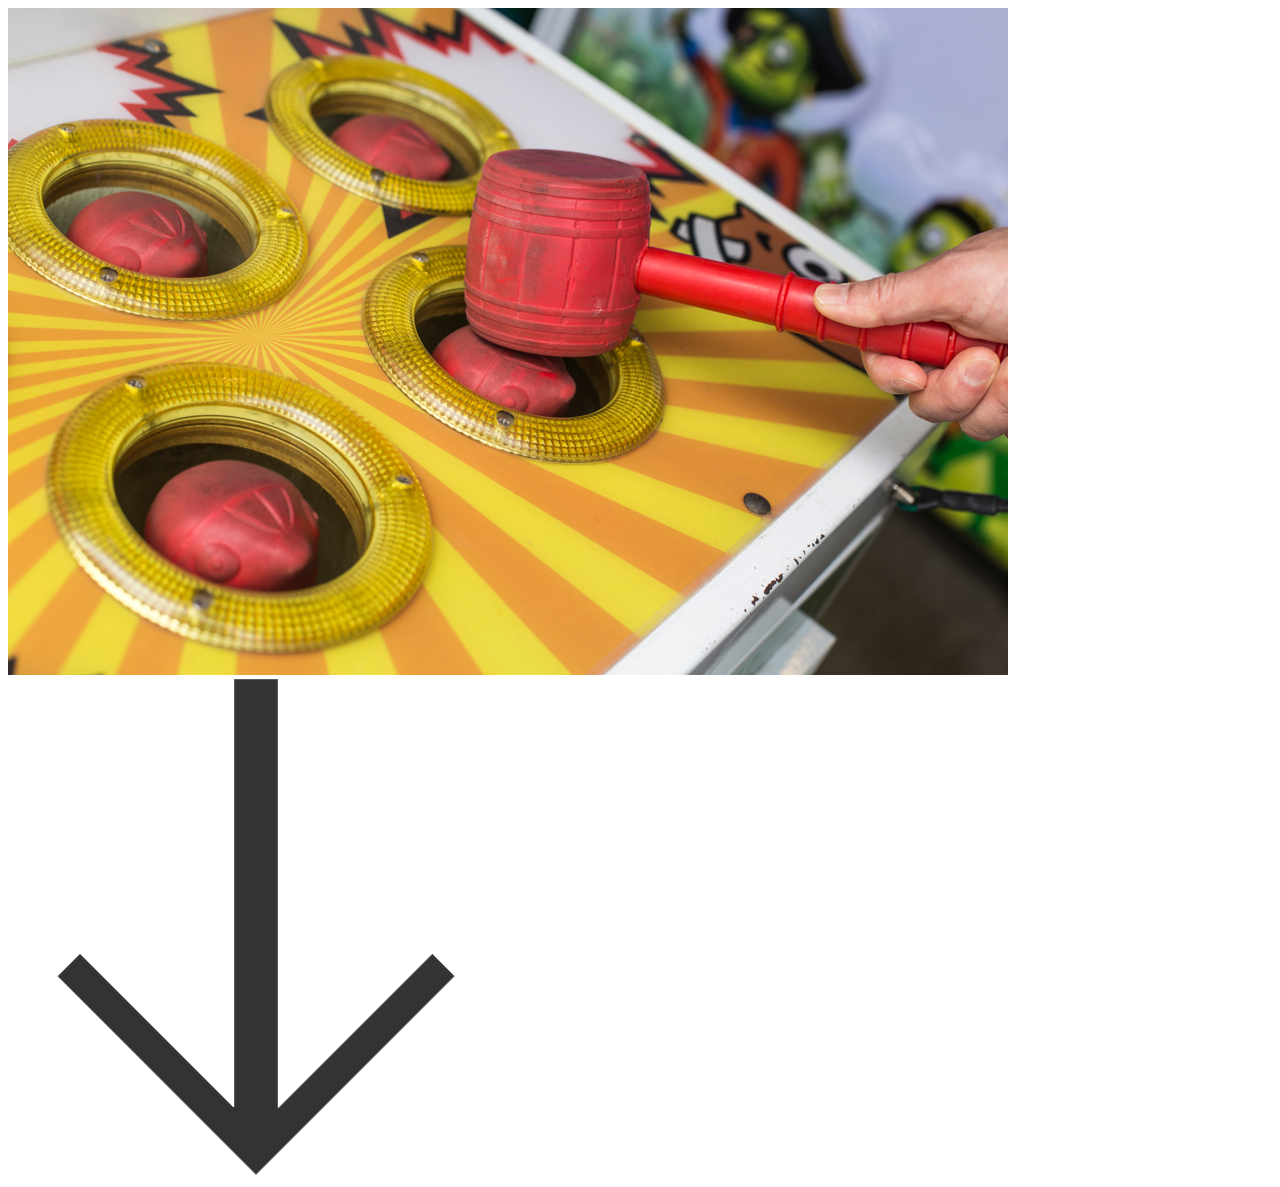
==== index.html @ a9a80eed "Initial commit" ====
<!DOCTYPE html>
<html lang="pt-BR">
<head>
    <meta charset="UTF-8">
    <meta name="viewport" content="width=device-width, initial-scale=1.0">
    <title>Whac-A-Mole</title>
</head>
<body>
    <section>
        <div class="banner">
                <img src="imagens/Whac-A-Mole.jpg" alt="Imagem do jogo físico">
        </div>
    </section>
    <footer>
        <div class="nextPage">
            <a href="regras.html" class= "circulo">
                <img src="imagens/arrow-down.png" alt="Seta para baixo" class="arrow">
            </a>
        </div>
            
    </footer>

</body>
</html>
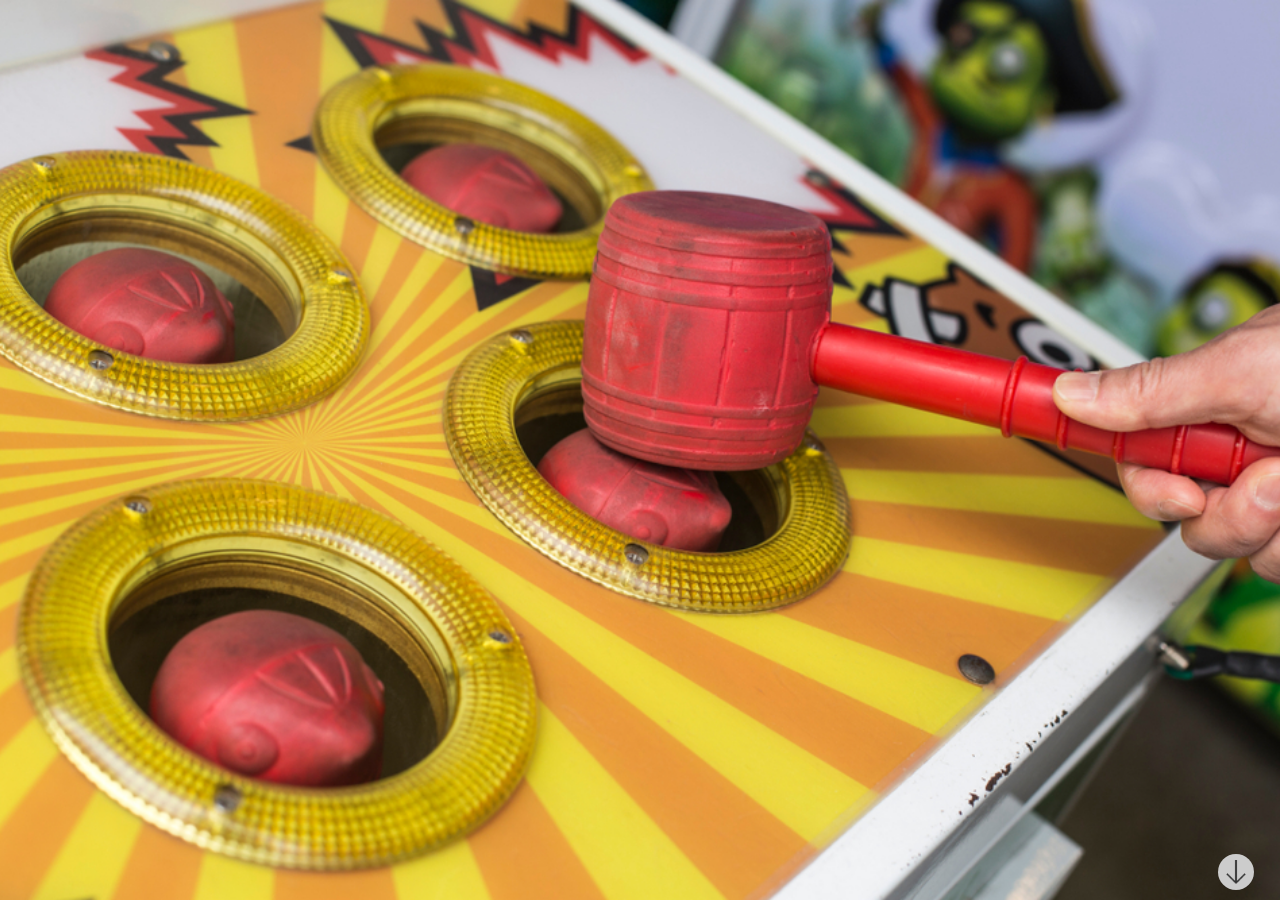
==== commit 4db6fbfe: "version with css and bootstrap" ====
--- a/index.html
+++ b/index.html
@@ -3,6 +3,7 @@
 <head>
     <meta charset="UTF-8">
     <meta name="viewport" content="width=device-width, initial-scale=1.0">
+    <link rel="stylesheet" href="css/style.css">
     <title>Whac-A-Mole</title>
 </head>
 <body>
--- a/css/style.css
+++ b/css/style.css
@@ -0,0 +1,145 @@
+body {
+    margin: 0px;
+    border: 0px;
+    padding: 0px;
+    background-color: #c0c0c0;
+    font-family: Georgia, serif;
+    color: #222222;
+}
+
+.banner {
+    height: 100vh;
+    padding: 0;
+}
+
+.nextPage {
+    position:fixed;
+    bottom: 10px;
+    right: 2%;
+    display: flex;
+    justify-content: center;
+    align-items: center;
+    z-index: 3;
+}
+
+.previousPage {
+    position:fixed;
+    top: 10px;
+    left: 2%;
+    display: flex;
+    justify-content: center;
+    align-items: center;
+    z-index: 3;
+}
+
+.circulo {
+    background-color:#cccccc;
+    border-radius: 50%;
+    width: 36px;
+    height: 36px;
+    display: flex;
+    justify-content: center;
+    align-items: center;
+}
+
+.arrow {
+    width: 24px;
+    height: 24px;
+}
+
+.banner img {
+    position: absolute;
+    top: 0;
+    left: 0;
+    width: 100%;
+    height: 100%;
+    object-fit: cover;
+}
+
+.regras .contentBox {
+    width: 100%;
+    padding: 50px;
+    background-color: #C0C0C0;
+}
+
+.regras {
+    height: 100vh;
+    /* Divide a tela entre o texto das regras e a imagem Mole.png. */
+    display: flex;
+    background-color: #D0D0D0
+}
+
+.regras .imgBox {
+    /* Ocupa metade do espaço disponível ao lado do texto. */
+    width: 100%;
+    background-image: url(../imagens/Mole.png);
+    background-size: cover;
+    background-position: center;
+    background-repeat: no-repeat;
+}
+
+.regras h2 {
+    margin-top: 0;
+    font-size: clamp(1.25rem, 2vw, 2rem);
+}
+
+.regras .text {
+    max-width: 34rem;
+    font-size: clamp(0.95rem, 1.4vw, 1.2rem);
+    line-height: 1.5;
+}
+
+.tabuleiro {
+    height: 100vh;
+    display: flex;
+    gap: 32px;
+    align-items: center;
+    justify-content: center;
+    background-color: #00ff00;
+}
+
+.gramado {
+    width: min(536px, 48vw);
+    height: min(536px, 80vh);
+    background-color: #008000;  
+    display: flex;
+    align-items: center;
+    justify-content: space-around;
+    flex-wrap: wrap;
+    cursor: url(../imagens/hammer.png),crosshair;
+    padding: 0px;  
+}
+
+.gramado img {
+    padding: 25px 50px;
+    box-sizing: content-box;
+    width: 76px;
+    height: 61px;
+}
+
+.pontos {
+    width: 536px;
+    height: 536px;
+    display: flex;
+    align-items: center;
+}
+
+.pontos th {
+    font-size:50px;
+    font-family: 'Bungee Spice', sans-serif;
+    text-align: center;
+}
+
+.pontos td:first-child {
+    text-align: right;
+    font-size: 36px;
+    font-family: 'Bungee Spice', sans-serif;
+}
+
+#start {
+    width: 100%;
+    font-size: 36px;
+    border: 1px solid #000000;
+    font-family: 'Bungee Spice', sans-serif;
+
+}
